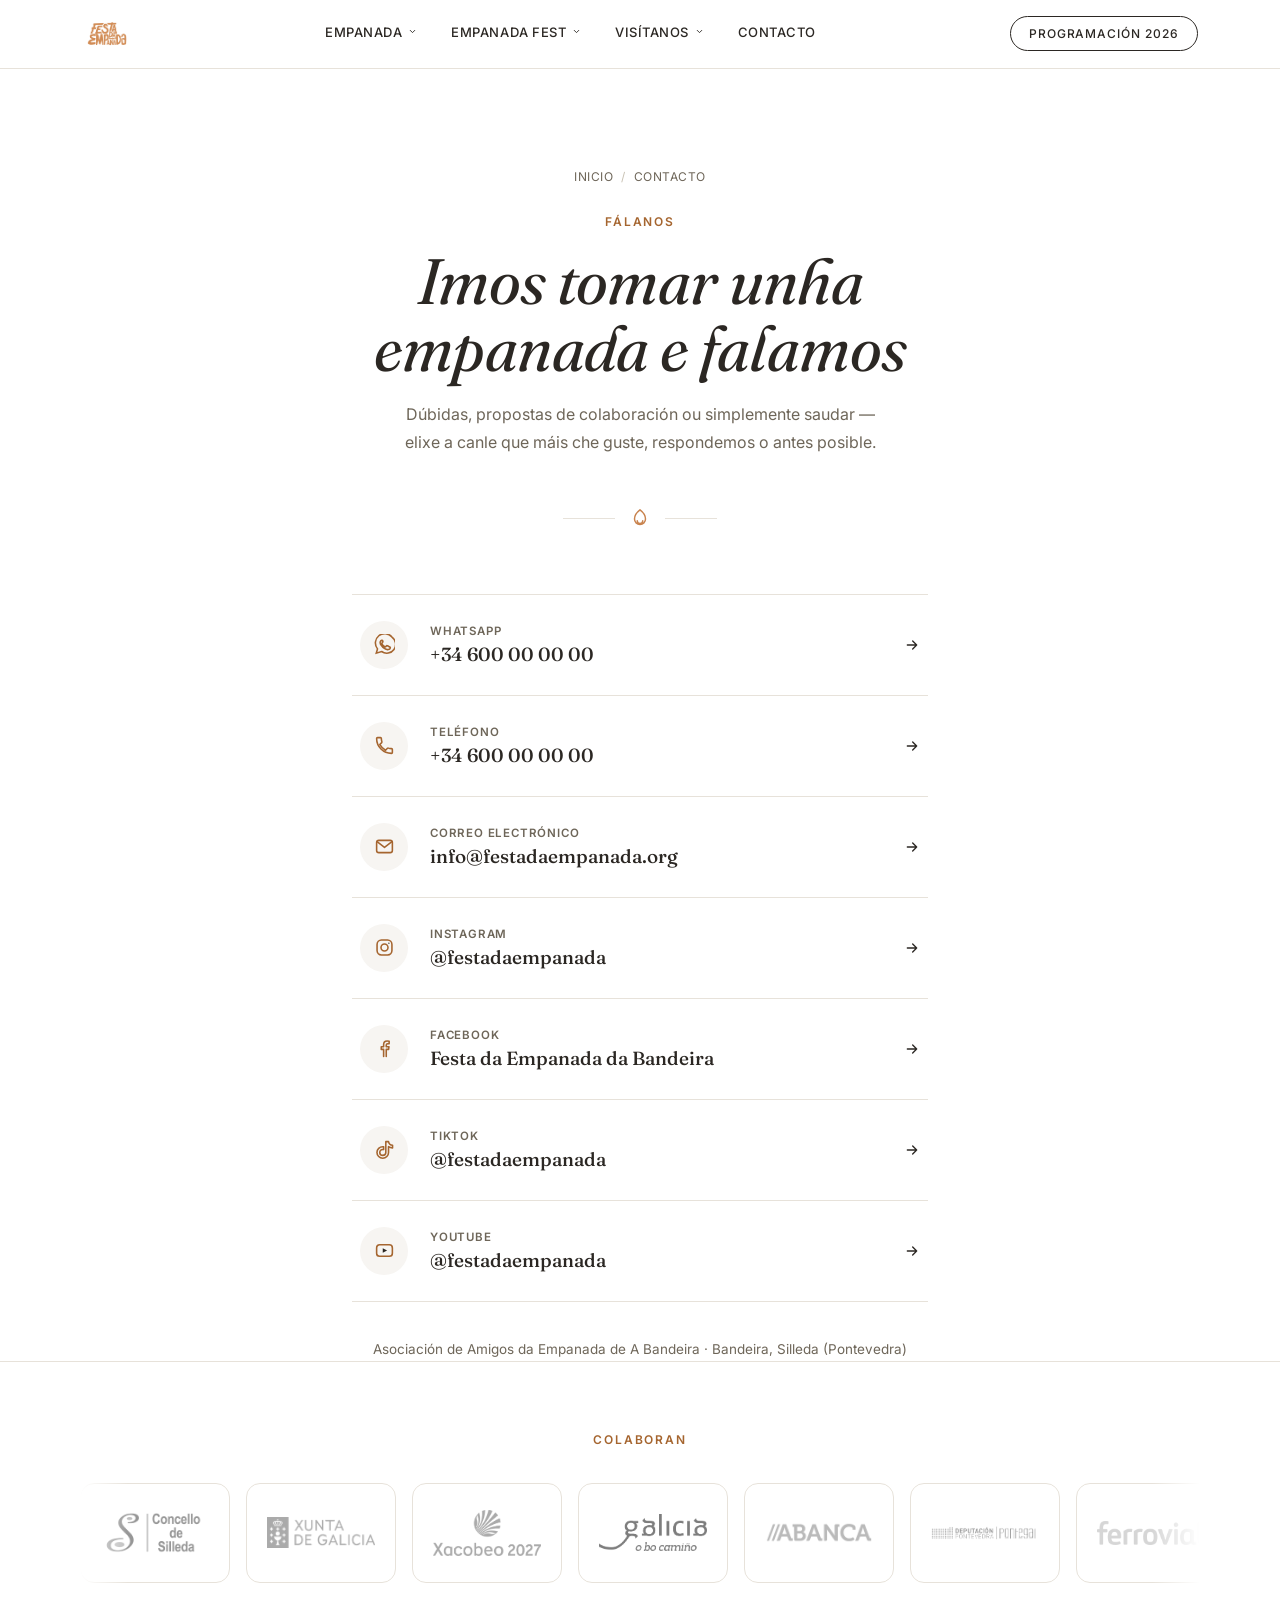
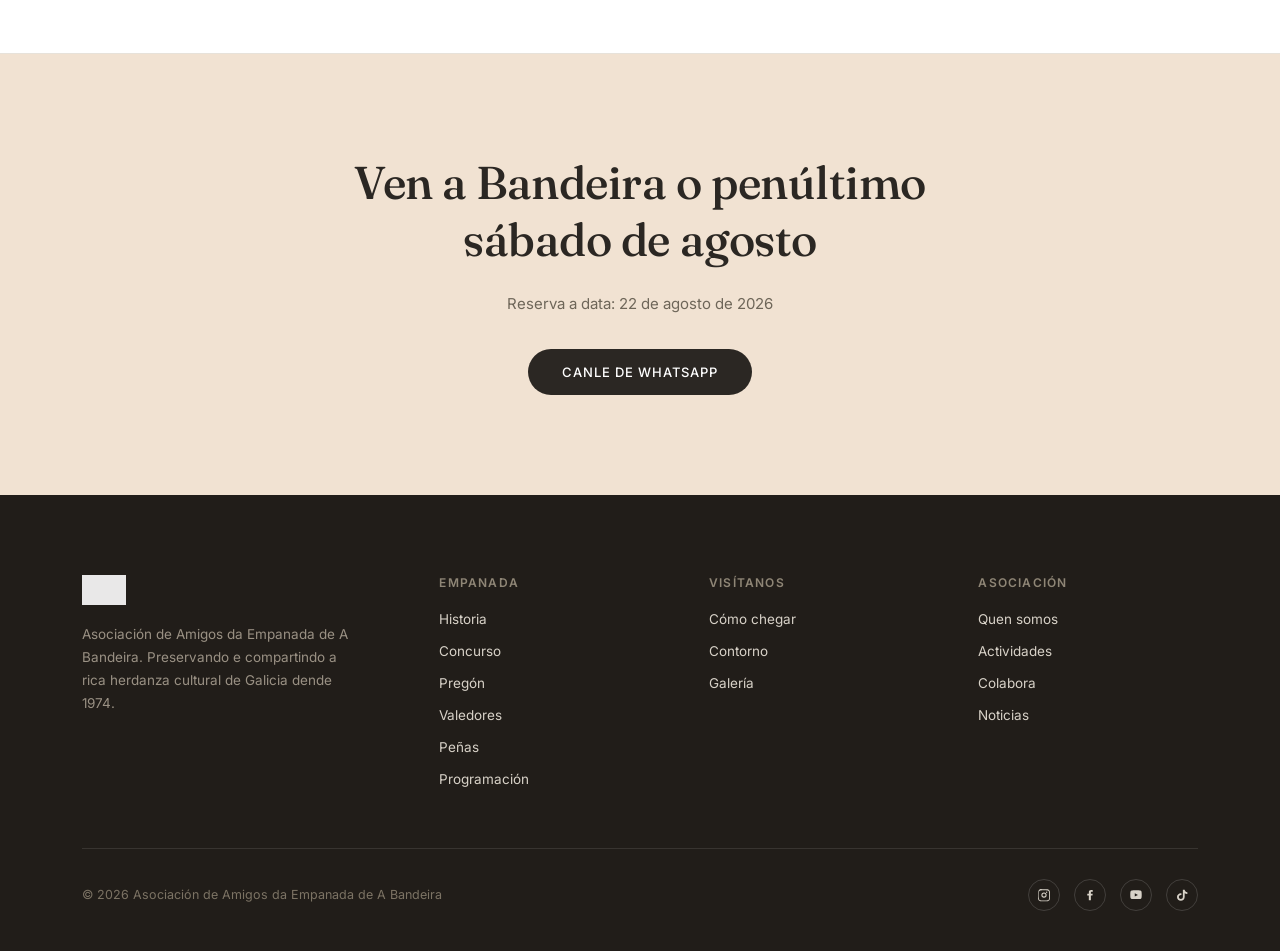
==== contacto.html @ 275e4067 "Initial commit" ====
<!DOCTYPE html>
<html lang="gl">
<head>
<meta charset="UTF-8">
<meta name="viewport" content="width=device-width, initial-scale=1.0">
<title>Contacto · Festa da Empanada</title>
<meta name="description" content="Fálanos por WhatsApp, teléfono, correo electrónico ou redes sociais. A Asociación de Amigos da Empanada de A Bandeira responderá o antes posible.">
<link rel="preconnect" href="https://fonts.googleapis.com">
<link rel="preconnect" href="https://fonts.gstatic.com" crossorigin>
<link href="https://fonts.googleapis.com/css2?family=Fraunces:ital,opsz,wght@0,9..144,300;0,9..144,400;0,9..144,500;0,9..144,600;1,9..144,400&family=Inter:wght@300;400;500;600&display=swap" rel="stylesheet">
<link rel="stylesheet" href="css/styles.css">
</head>
<body>
<header id="site-header">
  <div class="nav-inner">
    <a class="brand" href="index.html">
      <img src="img/logo.png" alt="Festa da Empanada">
    </a>
    <nav>
      <ul>
        <li class="has-dropdown">
          <button class="dropdown-toggle" aria-expanded="false" aria-haspopup="true">
            Empanada
            <svg viewBox="0 0 24 24"><path d="M6 9l6 6 6-6" stroke="currentColor" stroke-width="2.4" fill="none" stroke-linecap="round" stroke-linejoin="round"/></svg>
          </button>
          <div class="dropdown-menu">
            <a href="empanada/historia.html">Historia</a>
            <a href="empanada/concurso.html">Concurso</a>
            <a href="empanada/pregon.html">Pregón</a>
            <a href="empanada/valedores.html">Valedores</a>
            <a href="empanada/penas.html">Peñas</a>
            <a href="empanada/programacion.html">Programación</a>
          </div>
        </li>
        <li class="has-dropdown">
          <button class="dropdown-toggle" aria-expanded="false" aria-haspopup="true">
            Empanada Fest
            <svg viewBox="0 0 24 24"><path d="M6 9l6 6 6-6" stroke="currentColor" stroke-width="2.4" fill="none" stroke-linecap="round" stroke-linejoin="round"/></svg>
          </button>
          <div class="dropdown-menu">
            <a href="festivais/esmorgafolk.html">Esmorga Folk</a>
            <a href="festivais/bandeirock.html">Bandeirock</a>
          </div>
        </li>
        <li class="has-dropdown">
          <button class="dropdown-toggle" aria-expanded="false" aria-haspopup="true">
            Visítanos
            <svg viewBox="0 0 24 24"><path d="M6 9l6 6 6-6" stroke="currentColor" stroke-width="2.4" fill="none" stroke-linecap="round" stroke-linejoin="round"/></svg>
          </button>
          <div class="dropdown-menu">
            <a href="visitanos/atopanos.html">Cómo chegar</a>
            <a href="visitanos/entorno.html">Contorno</a>
          </div>
        </li>
        <li><a href="contacto.html">Contacto</a></li>
      </ul>
    </nav>
    <a class="nav-cta" href="empanada/programacion.html">Programación 2026</a>
    <button class="nav-toggle" id="navToggle" aria-label="Abrir menú" aria-expanded="false">
      <span></span><span></span><span></span>
    </button>
  </div>
  <div class="mobile-menu" id="mobileMenu">
    <ul>
      <li>
        <button class="mobile-dropdown-toggle" aria-expanded="false">
          Empanada
          <svg viewBox="0 0 24 24"><path d="M6 9l6 6 6-6" stroke="currentColor" stroke-width="2.4" fill="none" stroke-linecap="round" stroke-linejoin="round"/></svg>
        </button>
        <ul class="mobile-submenu">
          <li><a href="empanada/historia.html">Historia</a></li>
          <li><a href="empanada/concurso.html">Concurso</a></li>
          <li><a href="empanada/pregon.html">Pregón</a></li>
          <li><a href="empanada/valedores.html">Valedores</a></li>
          <li><a href="empanada/penas.html">Peñas</a></li>
          <li><a href="empanada/programacion.html">Programación</a></li>
        </ul>
      </li>
      <li>
        <button class="mobile-dropdown-toggle" aria-expanded="false">
          Empanada Fest
          <svg viewBox="0 0 24 24"><path d="M6 9l6 6 6-6" stroke="currentColor" stroke-width="2.4" fill="none" stroke-linecap="round" stroke-linejoin="round"/></svg>
        </button>
        <ul class="mobile-submenu">
          <li><a href="festivais/esmorgafolk.html">Esmorga Folk</a></li>
          <li><a href="festivais/bandeirock.html">Bandeirock</a></li>
        </ul>
      </li>
      <li>
        <button class="mobile-dropdown-toggle" aria-expanded="false">
          Visítanos
          <svg viewBox="0 0 24 24"><path d="M6 9l6 6 6-6" stroke="currentColor" stroke-width="2.4" fill="none" stroke-linecap="round" stroke-linejoin="round"/></svg>
        </button>
        <ul class="mobile-submenu">
          <li><a href="visitanos/atopanos.html">Cómo chegar</a></li>
          <li><a href="visitanos/entorno.html">Contorno</a></li>
        </ul>
      </li>
      <li><a href="contacto.html">Contacto</a></li>
    </ul>
  </div>
</header>

<section class="contact-hero">
  <div class="breadcrumb"><a href="index.html">Inicio</a><span>/</span>Contacto</div>
  <span class="eyebrow">Fálanos</span>
  <h1>Imos tomar unha empanada e falamos</h1>
  <p>Dúbidas, propostas de colaboración ou simplemente saudar — elixe a canle que máis che guste, respondemos o antes posible.</p>

  <div class="contact-divider">
    <span></span>
    <svg viewBox="0 0 24 24" stroke-linecap="round" stroke-linejoin="round"><path d="M12 2c-4 3-6 6.5-6 10a6 6 0 0012 0c0-3.5-2-7-6-10z"/><path d="M9 14c0 1.7 1.3 3 3 3s3-1.3 3-3"/></svg>
    <span></span>
  </div>
</section>

<section class="contact-stack">

  <a class="contact-row" href="https://wa.me/34600000000" target="_blank" rel="noopener">
    <div class="c-icon"><svg viewBox="0 0 24 24" stroke-width="1.8"><path d="M17 14.3c-.3-.2-1.8-.9-2-1-.3-.1-.5-.1-.7.1-.2.3-.8 1-.9 1.2-.2.2-.3.2-.6.1-.3-.2-1.2-.5-2.3-1.5-.9-.8-1.4-1.7-1.6-2-.2-.3 0-.5.1-.6.1-.1.3-.3.4-.5.1-.1.2-.3.3-.5.1-.2 0-.4 0-.5C10.6 9.4 10 8 9.8 7.5c-.2-.5-.4-.4-.6-.4h-.5c-.2 0-.5.1-.7.3-.3.3-1 1-1 2.4s1 2.8 1.2 3c.1.2 2 3.1 4.9 4.3.7.3 1.2.5 1.6.6.7.2 1.3.2 1.8.1.5-.1 1.7-.7 1.9-1.3.2-.6.2-1.2.2-1.3-.1-.1-.3-.2-.6-.4z"/><path d="M20.5 3.5A10 10 0 004 17l-1.4 4.9L8.7 20A10 10 0 1020.5 3.5z"/></svg></div>
    <div class="c-text">
      <div class="c-label">WhatsApp</div>
      <div class="c-value">+34 600 00 00 00</div>
    </div>
    <svg class="c-arrow" viewBox="0 0 24 24"><path d="M5 12h14M13 6l6 6-6 6" stroke="currentColor" stroke-width="2" fill="none" stroke-linecap="round" stroke-linejoin="round"/></svg>
  </a>

  <a class="contact-row" href="tel:+34600000000">
    <div class="c-icon"><svg viewBox="0 0 24 24" stroke-width="1.8" stroke-linecap="round" stroke-linejoin="round"><path d="M6.6 10.8a15.9 15.9 0 006.6 6.6l2.2-2.2c.3-.3.7-.4 1-.2 1.1.4 2.3.6 3.6.6.6 0 1 .4 1 1V20c0 .6-.4 1-1 1C10.6 21 3 13.4 3 4c0-.6.4-1 1-1h3.4c.6 0 1 .4 1 1 0 1.3.2 2.5.6 3.6.1.4 0 .8-.2 1.1l-2.2 2.1z"/></svg></div>
    <div class="c-text">
      <div class="c-label">Teléfono</div>
      <div class="c-value">+34 600 00 00 00</div>
    </div>
    <svg class="c-arrow" viewBox="0 0 24 24"><path d="M5 12h14M13 6l6 6-6 6" stroke="currentColor" stroke-width="2" fill="none" stroke-linecap="round" stroke-linejoin="round"/></svg>
  </a>

  <a class="contact-row" href="mailto:info@festadaempanada.org">
    <div class="c-icon"><svg viewBox="0 0 24 24" stroke-width="1.8" stroke-linecap="round" stroke-linejoin="round"><rect x="3" y="5" width="18" height="14" rx="2.5"/><path d="M3.5 6.5l8.5 6.5 8.5-6.5"/></svg></div>
    <div class="c-text">
      <div class="c-label">Correo electrónico</div>
      <div class="c-value">info@festadaempanada.org</div>
    </div>
    <svg class="c-arrow" viewBox="0 0 24 24"><path d="M5 12h14M13 6l6 6-6 6" stroke="currentColor" stroke-width="2" fill="none" stroke-linecap="round" stroke-linejoin="round"/></svg>
  </a>

  <a class="contact-row" href="https://www.instagram.com/festadaempanada/" target="_blank" rel="noopener">
    <div class="c-icon"><svg viewBox="0 0 24 24" stroke-width="1.8"><rect x="3.5" y="3.5" width="17" height="17" rx="5"/><circle cx="12" cy="12" r="4"/><circle cx="17" cy="7" r="0.8" fill="currentColor" stroke="none"/></svg></div>
    <div class="c-text">
      <div class="c-label">Instagram</div>
      <div class="c-value">@festadaempanada</div>
    </div>
    <svg class="c-arrow" viewBox="0 0 24 24"><path d="M5 12h14M13 6l6 6-6 6" stroke="currentColor" stroke-width="2" fill="none" stroke-linecap="round" stroke-linejoin="round"/></svg>
  </a>

  <a class="contact-row" href="https://www.facebook.com/festadaempanadadabandeira" target="_blank" rel="noopener">
    <div class="c-icon"><svg viewBox="0 0 24 24" stroke-width="1.8" stroke-linecap="round" stroke-linejoin="round"><path d="M14 21v-8h2.7l.4-3.1H14V8c0-.9.3-1.5 1.6-1.5h1.7V3.7C16.9 3.6 16 3.5 15 3.5c-2.4 0-4 1.4-4 4.1v2.3H8.3V13H11v8"/></svg></div>
    <div class="c-text">
      <div class="c-label">Facebook</div>
      <div class="c-value">Festa da Empanada da Bandeira</div>
    </div>
    <svg class="c-arrow" viewBox="0 0 24 24"><path d="M5 12h14M13 6l6 6-6 6" stroke="currentColor" stroke-width="2" fill="none" stroke-linecap="round" stroke-linejoin="round"/></svg>
  </a>

  <a class="contact-row" href="https://www.tiktok.com/@festadaempanada" target="_blank" rel="noopener">
    <div class="c-icon"><svg viewBox="0 0 24 24" stroke-width="1.8" stroke-linecap="round" stroke-linejoin="round"><path d="M16.6 3c.4 2.3 2 4 4.6 4.2v3c-1.6.1-3-.4-4.6-1.4v6.6c0 3.6-2.9 6.6-6.6 6.6S3.4 19 3.4 15.4 6.4 8.8 10 8.8c.4 0 .7 0 1 .1v3.2c-.3-.1-.7-.2-1-.2-1.9 0-3.4 1.5-3.4 3.4S8.1 18.7 10 18.7s3.5-1.4 3.5-3.3V3h3.1z"/></svg></div>
    <div class="c-text">
      <div class="c-label">TikTok</div>
      <div class="c-value">@festadaempanada</div>
    </div>
    <svg class="c-arrow" viewBox="0 0 24 24"><path d="M5 12h14M13 6l6 6-6 6" stroke="currentColor" stroke-width="2" fill="none" stroke-linecap="round" stroke-linejoin="round"/></svg>
  </a>

  <a class="contact-row" href="https://www.youtube.com/@festadaempanada" target="_blank" rel="noopener">
    <div class="c-icon"><svg viewBox="0 0 24 24" stroke-width="1.8"><rect x="3" y="5.5" width="18" height="13" rx="3.5"/><path d="M10 9.5l5 2.5-5 2.5v-5z" fill="currentColor" stroke="none"/></svg></div>
    <div class="c-text">
      <div class="c-label">YouTube</div>
      <div class="c-value">@festadaempanada</div>
    </div>
    <svg class="c-arrow" viewBox="0 0 24 24"><path d="M5 12h14M13 6l6 6-6 6" stroke="currentColor" stroke-width="2" fill="none" stroke-linecap="round" stroke-linejoin="round"/></svg>
  </a>

</section>

<p class="contact-note">Asociación de Amigos da Empanada de A Bandeira · Bandeira, Silleda (Pontevedra)</p>

<section class="sponsors">
  <span class="eyebrow" style="text-align:center; display:block;">Colaboran</span>
  <div class="sponsor-marquee">
    <div class="sponsor-track">

    <div class="sponsor-logo">
      <img src="img/colaboradores/concello-silleda.png" alt="Concello de Silleda" loading="lazy" decoding="async" onerror="this.style.display='none';this.nextElementSibling.style.display='flex';">
      <span class="sponsor-fallback">Concello de Silleda</span>
    </div>
    <div class="sponsor-logo">
      <img src="img/colaboradores/xunta-galicia.png" alt="Xunta de Galicia" loading="lazy" decoding="async" onerror="this.style.display='none';this.nextElementSibling.style.display='flex';">
      <span class="sponsor-fallback">Xunta de Galicia</span>
    </div>
    <div class="sponsor-logo">
      <img src="img/colaboradores/xacobeo-2027.png" alt="Xacobeo 2027" loading="lazy" decoding="async" onerror="this.style.display='none';this.nextElementSibling.style.display='flex';">
      <span class="sponsor-fallback">Xacobeo 2027</span>
    </div>
    <div class="sponsor-logo">
      <img src="img/colaboradores/turismo-galicia.png" alt="Turismo de Galicia" loading="lazy" decoding="async" onerror="this.style.display='none';this.nextElementSibling.style.display='flex';">
      <span class="sponsor-fallback">Turismo de Galicia</span>
    </div>
    <div class="sponsor-logo">
      <img src="img/colaboradores/abanca.png" alt="ABANCA" loading="lazy" decoding="async" onerror="this.style.display='none';this.nextElementSibling.style.display='flex';">
      <span class="sponsor-fallback">ABANCA</span>
    </div>
    <div class="sponsor-logo">
      <img src="img/colaboradores/deputacion-pontevedra.png" alt="Deputación de Pontevedra" loading="lazy" decoding="async" onerror="this.style.display='none';this.nextElementSibling.style.display='flex';">
      <span class="sponsor-fallback">Deputación de Pontevedra</span>
    </div>
    <div class="sponsor-logo">
      <img src="img/colaboradores/ferrovial.png" alt="Ferrovial" loading="lazy" decoding="async" onerror="this.style.display='none';this.nextElementSibling.style.display='flex';">
      <span class="sponsor-fallback">Ferrovial</span>
    </div>
    <div class="sponsor-logo">
      <img src="img/colaboradores/silledasostible.png" alt="Silledasostible" loading="lazy" decoding="async" onerror="this.style.display='none';this.nextElementSibling.style.display='flex';">
      <span class="sponsor-fallback">Silledasostible</span>
    </div>
    <div class="sponsor-logo">
      <img src="img/colaboradores/nudesa.png" alt="Nudesa" loading="lazy" decoding="async" onerror="this.style.display='none';this.nextElementSibling.style.display='flex';">
      <span class="sponsor-fallback">Nudesa</span>
    </div>
    <div class="sponsor-logo">
      <img src="img/colaboradores/culinaria.png" alt="Culinaria" loading="lazy" decoding="async" onerror="this.style.display='none';this.nextElementSibling.style.display='flex';">
      <span class="sponsor-fallback">Culinaria</span>
    </div>
    <div class="sponsor-logo">
      <img src="img/colaboradores/o-muino-de-cerdedo.png" alt="O Muíño de Cerdedo" loading="lazy" decoding="async" onerror="this.style.display='none';this.nextElementSibling.style.display='flex';">
      <span class="sponsor-fallback">O Muíño de Cerdedo</span>
    </div>
    <div class="sponsor-logo">
      <img src="img/colaboradores/vegalsa.png" alt="Vegalsa" loading="lazy" decoding="async" onerror="this.style.display='none';this.nextElementSibling.style.display='flex';">
      <span class="sponsor-fallback">Vegalsa</span>
    </div>
    <div class="sponsor-logo">
      <img src="img/colaboradores/inturasa-perez-rumbao.png" alt="Inturasa Pérez Rumbao" loading="lazy" decoding="async" onerror="this.style.display='none';this.nextElementSibling.style.display='flex';">
      <span class="sponsor-fallback">Inturasa Pérez Rumbao</span>
    </div>
    <div class="sponsor-logo">
      <img src="img/colaboradores/gadisa.png" alt="Gadisa" loading="lazy" decoding="async" onerror="this.style.display='none';this.nextElementSibling.style.display='flex';">
      <span class="sponsor-fallback">Gadisa</span>
    </div>
    <div class="sponsor-logo">
      <img src="img/colaboradores/froiz.png" alt="Froiz" loading="lazy" decoding="async" onerror="this.style.display='none';this.nextElementSibling.style.display='flex';">
      <span class="sponsor-fallback">Froiz</span>
    </div>
    <div class="sponsor-logo">
      <img src="img/colaboradores/bandeira.png" alt="Bandeira" loading="lazy" decoding="async" onerror="this.style.display='none';this.nextElementSibling.style.display='flex';">
      <span class="sponsor-fallback">Bandeira</span>
    </div>
    <div class="sponsor-logo">
      <img src="img/colaboradores/schweppes.png" alt="Schweppes" loading="lazy" decoding="async" onerror="this.style.display='none';this.nextElementSibling.style.display='flex';">
      <span class="sponsor-fallback">Schweppes</span>
    </div>
    <div class="sponsor-logo" aria-hidden="true">
      <img src="img/colaboradores/concello-silleda.png" alt="Concello de Silleda" loading="lazy" decoding="async" onerror="this.style.display='none';this.nextElementSibling.style.display='flex';">
      <span class="sponsor-fallback">Concello de Silleda</span>
    </div>
    <div class="sponsor-logo" aria-hidden="true">
      <img src="img/colaboradores/xunta-galicia.png" alt="Xunta de Galicia" loading="lazy" decoding="async" onerror="this.style.display='none';this.nextElementSibling.style.display='flex';">
      <span class="sponsor-fallback">Xunta de Galicia</span>
    </div>
    <div class="sponsor-logo" aria-hidden="true">
      <img src="img/colaboradores/xacobeo-2027.png" alt="Xacobeo 2027" loading="lazy" decoding="async" onerror="this.style.display='none';this.nextElementSibling.style.display='flex';">
      <span class="sponsor-fallback">Xacobeo 2027</span>
    </div>
    <div class="sponsor-logo" aria-hidden="true">
      <img src="img/colaboradores/turismo-galicia.png" alt="Turismo de Galicia" loading="lazy" decoding="async" onerror="this.style.display='none';this.nextElementSibling.style.display='flex';">
      <span class="sponsor-fallback">Turismo de Galicia</span>
    </div>
    <div class="sponsor-logo" aria-hidden="true">
      <img src="img/colaboradores/abanca.png" alt="ABANCA" loading="lazy" decoding="async" onerror="this.style.display='none';this.nextElementSibling.style.display='flex';">
      <span class="sponsor-fallback">ABANCA</span>
    </div>
    <div class="sponsor-logo" aria-hidden="true">
      <img src="img/colaboradores/deputacion-pontevedra.png" alt="Deputación de Pontevedra" loading="lazy" decoding="async" onerror="this.style.display='none';this.nextElementSibling.style.display='flex';">
      <span class="sponsor-fallback">Deputación de Pontevedra</span>
    </div>
    <div class="sponsor-logo" aria-hidden="true">
      <img src="img/colaboradores/ferrovial.png" alt="Ferrovial" loading="lazy" decoding="async" onerror="this.style.display='none';this.nextElementSibling.style.display='flex';">
      <span class="sponsor-fallback">Ferrovial</span>
    </div>
    <div class="sponsor-logo" aria-hidden="true">
      <img src="img/colaboradores/silledasostible.png" alt="Silledasostible" loading="lazy" decoding="async" onerror="this.style.display='none';this.nextElementSibling.style.display='flex';">
      <span class="sponsor-fallback">Silledasostible</span>
    </div>
    <div class="sponsor-logo" aria-hidden="true">
      <img src="img/colaboradores/nudesa.png" alt="Nudesa" loading="lazy" decoding="async" onerror="this.style.display='none';this.nextElementSibling.style.display='flex';">
      <span class="sponsor-fallback">Nudesa</span>
    </div>
    <div class="sponsor-logo" aria-hidden="true">
      <img src="img/colaboradores/culinaria.png" alt="Culinaria" loading="lazy" decoding="async" onerror="this.style.display='none';this.nextElementSibling.style.display='flex';">
      <span class="sponsor-fallback">Culinaria</span>
    </div>
    <div class="sponsor-logo" aria-hidden="true">
      <img src="img/colaboradores/o-muino-de-cerdedo.png" alt="O Muíño de Cerdedo" loading="lazy" decoding="async" onerror="this.style.display='none';this.nextElementSibling.style.display='flex';">
      <span class="sponsor-fallback">O Muíño de Cerdedo</span>
    </div>
    <div class="sponsor-logo" aria-hidden="true">
      <img src="img/colaboradores/vegalsa.png" alt="Vegalsa" loading="lazy" decoding="async" onerror="this.style.display='none';this.nextElementSibling.style.display='flex';">
      <span class="sponsor-fallback">Vegalsa</span>
    </div>
    <div class="sponsor-logo" aria-hidden="true">
      <img src="img/colaboradores/inturasa-perez-rumbao.png" alt="Inturasa Pérez Rumbao" loading="lazy" decoding="async" onerror="this.style.display='none';this.nextElementSibling.style.display='flex';">
      <span class="sponsor-fallback">Inturasa Pérez Rumbao</span>
    </div>
    <div class="sponsor-logo" aria-hidden="true">
      <img src="img/colaboradores/gadisa.png" alt="Gadisa" loading="lazy" decoding="async" onerror="this.style.display='none';this.nextElementSibling.style.display='flex';">
      <span class="sponsor-fallback">Gadisa</span>
    </div>
    <div class="sponsor-logo" aria-hidden="true">
      <img src="img/colaboradores/froiz.png" alt="Froiz" loading="lazy" decoding="async" onerror="this.style.display='none';this.nextElementSibling.style.display='flex';">
      <span class="sponsor-fallback">Froiz</span>
    </div>
    <div class="sponsor-logo" aria-hidden="true">
      <img src="img/colaboradores/bandeira.png" alt="Bandeira" loading="lazy" decoding="async" onerror="this.style.display='none';this.nextElementSibling.style.display='flex';">
      <span class="sponsor-fallback">Bandeira</span>
    </div>
    <div class="sponsor-logo" aria-hidden="true">
      <img src="img/colaboradores/schweppes.png" alt="Schweppes" loading="lazy" decoding="async" onerror="this.style.display='none';this.nextElementSibling.style.display='flex';">
      <span class="sponsor-fallback">Schweppes</span>
    </div>    </div>
  </div>
</section>
<section class="cta-strip">
  <h2>Ven a Bandeira o penúltimo sábado de agosto</h2>
  <p>Reserva a data: 22 de agosto de 2026</p>
  <a class="btn-solid" href="https://whatsapp.com/channel/0029VaJA0oeHFxOtU5jBBb0Y" target="_blank" rel="noopener">Canle de WhatsApp</a>
</section>
<footer id="rodape">
  <div class="wrap">
    <div class="footer-top">
      <div class="footer-brand">
        <img src="img/logo.png" alt="Festa da Empanada">
        <p>Asociación de Amigos da Empanada de A Bandeira. Preservando e compartindo a rica herdanza cultural de Galicia dende 1974.</p>
      </div>
      <div class="footer-col">
        <h4>Empanada</h4>
        <ul>
          <li><a href="empanada/historia.html">Historia</a></li>
          <li><a href="empanada/concurso.html">Concurso</a></li>
          <li><a href="empanada/pregon.html">Pregón</a></li>
          <li><a href="empanada/valedores.html">Valedores</a></li>
          <li><a href="empanada/penas.html">Peñas</a></li>
          <li><a href="empanada/programacion.html">Programación</a></li>
        </ul>
      </div>
      <div class="footer-col">
        <h4>Visítanos</h4>
        <ul>
          <li><a href="visitanos/atopanos.html">Cómo chegar</a></li>
          <li><a href="visitanos/entorno.html">Contorno</a></li>
          <li><a href="index.html#galeria">Galería</a></li>
        </ul>
      </div>
      <div class="footer-col">
        <h4>Asociación</h4>
        <ul>
          <li><a href="#">Quen somos</a></li>
          <li><a href="#">Actividades</a></li>
          <li><a href="#">Colabora</a></li>
          <li><a href="#">Noticias</a></li>
        </ul>
      </div>
    </div>
    <div class="footer-bottom">
      <span>© 2026 Asociación de Amigos da Empanada de A Bandeira</span>
      <div class="socials">
        <a href="https://www.instagram.com/festadaempanada/" target="_blank" rel="noopener" aria-label="Instagram"><svg viewBox="0 0 24 24"><path d="M12 2.2c3.2 0 3.6 0 4.9.1 1.2.1 2 .2 2.4.4.6.2 1 .5 1.5 1 .4.4.7.8 1 1.5.2.5.3 1.3.4 2.4.1 1.3.1 1.7.1 4.9s0 3.6-.1 4.9c-.1 1.2-.2 2-.4 2.4-.2.6-.5 1-1 1.5-.4.4-.8.7-1.5 1-.5.2-1.3.3-2.4.4-1.3.1-1.7.1-4.9.1s-3.6 0-4.9-.1c-1.2-.1-2-.2-2.4-.4-.6-.2-1-.5-1.5-1-.4-.4-.7-.8-1-1.5-.2-.5-.3-1.3-.4-2.4C2.2 15.6 2.2 15.2 2.2 12s0-3.6.1-4.9c.1-1.2.2-2 .4-2.4.2-.6.5-1 1-1.5.4-.4.8-.7 1.5-1 .5-.2 1.3-.3 2.4-.4C8.4 2.2 8.8 2.2 12 2.2zm0 1.8c-3.1 0-3.5 0-4.7.1-1 .1-1.6.2-1.9.3-.5.2-.8.4-1.1.7-.3.3-.5.6-.7 1.1-.1.3-.3.9-.3 1.9-.1 1.2-.1 1.6-.1 4.7s0 3.5.1 4.7c.1 1 .2 1.6.3 1.9.2.5.4.8.7 1.1.3.3.6.5 1.1.7.3.1.9.3 1.9.3 1.2.1 1.6.1 4.7.1s3.5 0 4.7-.1c1-.1 1.6-.2 1.9-.3.5-.2.8-.4 1.1-.7.3-.3.5-.6.7-1.1.1-.3.3-.9.3-1.9.1-1.2.1-1.6.1-4.7s0-3.5-.1-4.7c-.1-1-.2-1.6-.3-1.9-.2-.5-.4-.8-.7-1.1-.3-.3-.6-.5-1.1-.7-.3-.1-.9-.3-1.9-.3-1.2-.1-1.6-.1-4.7-.1zm0 3.5a4.5 4.5 0 110 9 4.5 4.5 0 010-9zm0 1.8a2.7 2.7 0 100 5.4 2.7 2.7 0 000-5.4zm5.7-2a1.1 1.1 0 11-2.2 0 1.1 1.1 0 012.2 0z"/></svg></a>
        <a href="https://www.facebook.com/festadaempanadadabandeira" target="_blank" rel="noopener" aria-label="Facebook"><svg viewBox="0 0 24 24"><path d="M13.5 21v-8h2.7l.4-3.1h-3.1V8c0-.9.3-1.5 1.6-1.5h1.7V3.7C15.9 3.6 15 3.5 14 3.5c-2.4 0-4 1.4-4 4.1v2.3H7.3V13H10v8h3.5z"/></svg></a>
        <a href="https://www.youtube.com/@festadaempanada" target="_blank" rel="noopener" aria-label="YouTube"><svg viewBox="0 0 24 24"><path d="M21.6 7.2s-.2-1.5-.8-2.1c-.8-.8-1.7-.8-2.1-.9C15.9 4 12 4 12 4s-3.9 0-6.7.2c-.4 0-1.3.1-2.1.9-.6.6-.8 2.1-.8 2.1S2.2 9 2.2 10.7v1.6c0 1.7.2 3.5.2 3.5s.2 1.5.8 2.1c.8.8 1.9.8 2.3.9 1.7.2 6.5.2 6.5.2s3.9 0 6.7-.2c.4-.1 1.3-.1 2.1-.9.6-.6.8-2.1.8-2.1s.2-1.7.2-3.5v-1.6c0-1.7-.2-3.5-.2-3.5zM9.9 14.6V8.9l5.4 2.9-5.4 2.8z"/></svg></a>
        <a href="https://www.tiktok.com/@festadaempanada" target="_blank" rel="noopener" aria-label="TikTok"><svg viewBox="0 0 24 24"><path d="M16.6 3c.4 2.3 2 4 4.6 4.2v3c-1.6.1-3-.4-4.6-1.4v6.6c0 3.6-2.9 6.6-6.6 6.6S3.4 19 3.4 15.4 6.4 8.8 10 8.8c.4 0 .7 0 1 .1v3.2c-.3-.1-.7-.2-1-.2-1.9 0-3.4 1.5-3.4 3.4S8.1 18.7 10 18.7s3.5-1.4 3.5-3.3V3h3.1z"/></svg></a>
      </div>
    </div>
  </div>
</footer>
<script src="js/script.js"></script>
</body>
</html>
---- css/styles.css ----
:root{
    --bg: #FFFFFF;
    --bg-alt: #F7F5F2;
    --line: #E7E2DA;
    --ink: #2B2723;
    --ink-soft: #6E6659;
    --brown: #C9834E;
    --brown-dark: #A5652F;
    --brown-pale: #F1E2D2;
  }
  *{box-sizing:border-box; margin:0; padding:0;}
  html{scroll-behavior:smooth;}
  body{
    font-family:'Inter', sans-serif;
    color:var(--ink);
    background:var(--bg);
    font-weight:400;
    -webkit-font-smoothing:antialiased;
  }
  img{max-width:100%; display:block;}
  a{color:inherit; text-decoration:none;}
  .wrap{max-width:1180px; margin:0 auto; padding:0 32px;}
  h1,h2,h3{
    font-family:'Fraunces', serif;
    font-weight:500;
    letter-spacing:-0.01em;
    color:var(--ink);
  }
  .eyebrow{
    font-size:12px;
    letter-spacing:0.16em;
    text-transform:uppercase;
    color:var(--brown-dark);
    font-weight:600;
    margin-bottom:14px;
    display:inline-block;
  }

  /* ---------- HEADER ---------- */
  header{
    position:sticky; top:0; z-index:50;
    background:rgba(255,255,255,0.9);
    backdrop-filter:blur(10px);
    border-bottom:1px solid var(--line);
  }
  .nav-inner{
    display:flex; align-items:center; justify-content:space-between;
    padding:16px 32px;
    max-width:1180px; margin:0 auto;
  }
  .brand{display:flex; align-items:center; gap:10px;}
  .brand img{height:34px; width:auto;}
  nav ul{
    list-style:none;
    display:flex; gap:34px;
    font-size:13px;
    letter-spacing:0.04em;
    text-transform:uppercase;
    font-weight:500;
    color:var(--ink);
  }
  nav ul li a{
    position:relative;
    padding-bottom:4px;
    transition:color .2s ease;
  }
  nav ul li a:hover{color:var(--brown-dark);}
  nav ul li a::after{
    content:'';
    position:absolute; left:0; bottom:-2px;
    width:0; height:1px; background:var(--brown);
    transition:width .25s ease;
  }
  nav ul li a:hover::after{width:100%;}

  /* ---------- DROPDOWN: EMPANADA ---------- */
  .has-dropdown{position:relative;}
  .dropdown-toggle{
    background:none; border:none; cursor:pointer;
    font:inherit; color:inherit;
    font-size:13px; letter-spacing:0.04em; text-transform:uppercase; font-weight:500;
    display:flex; align-items:center; gap:6px;
    padding-bottom:4px;
    position:relative;
  }
  .dropdown-toggle::after{
    content:'';
    position:absolute; left:0; bottom:-2px;
    width:0; height:1px; background:var(--brown);
    transition:width .25s ease;
  }
  .dropdown-toggle:hover::after,
  .dropdown-toggle[aria-expanded="true"]::after{width:100%;}
  .dropdown-toggle:hover, .dropdown-toggle[aria-expanded="true"]{color:var(--brown-dark);}
  .dropdown-toggle svg{
    width:9px; height:9px;
    transition:transform .2s ease;
  }
  .dropdown-toggle[aria-expanded="true"] svg{transform:rotate(180deg);}

  .dropdown-menu{
    position:absolute;
    top:calc(100% + 20px);
    left:50%;
    transform:translateX(-50%) translateY(-8px);
    background:#fff;
    border:1px solid var(--line);
    border-radius:10px;
    box-shadow:0 20px 45px -20px rgba(30,25,18,0.25);
    padding:10px;
    min-width:210px;
    display:flex; flex-direction:column;
    opacity:0; visibility:hidden;
    transition:opacity .2s ease, transform .2s ease, visibility .2s;
    z-index:60;
  }
  .dropdown-menu.open{
    opacity:1; visibility:visible;
    transform:translateX(-50%) translateY(0);
  }
  .dropdown-menu a{
    padding:11px 14px;
    font-size:13px;
    text-transform:none;
    letter-spacing:0.01em;
    font-weight:500;
    border-radius:6px;
    color:var(--ink);
    transition:background .15s ease, color .15s ease;
  }
  .dropdown-menu a:hover{
    background:var(--brown-pale);
    color:var(--brown-dark);
  }

  /* Mobile accordion for Empanada */
  .mobile-dropdown-toggle{
    display:flex; align-items:center; justify-content:space-between;
    width:100%;
    background:none; border:none; font:inherit; cursor:pointer;
    padding:12px 0;
    font-size:15px;
    text-transform:uppercase; letter-spacing:0.04em; font-weight:500;
    border-bottom:1px solid var(--line);
    color:var(--ink);
  }
  .mobile-dropdown-toggle svg{width:11px; height:11px; transition:transform .2s ease;}
  .mobile-dropdown-toggle[aria-expanded="true"] svg{transform:rotate(180deg);}
  .mobile-submenu{
    max-height:0; overflow:hidden;
    transition:max-height .3s ease;
  }
  .mobile-submenu.open{max-height:400px;}
  .mobile-submenu a{
    display:block;
    padding:11px 0 11px 16px;
    font-size:13.5px;
    text-transform:none;
    letter-spacing:0.01em;
    color:var(--ink-soft);
    border-bottom:1px solid var(--line);
    font-weight:400;
  }
  .mobile-submenu li:last-child a{border-bottom:none;}
  .nav-cta{
    font-size:12px; letter-spacing:0.08em; text-transform:uppercase;
    border:1px solid var(--ink); padding:9px 18px; border-radius:999px;
    font-weight:500;
    white-space:nowrap;
    transition:all .2s ease;
  }
  .nav-cta:hover{background:var(--ink); color:#fff;}

  .nav-toggle{
    display:none;
    width:36px; height:36px;
    border:none; background:none;
    cursor:pointer;
    flex-direction:column;
    justify-content:center;
    align-items:center;
    gap:5px;
  }
  .nav-toggle span{
    display:block; width:22px; height:1.5px;
    background:var(--ink);
    transition:transform .25s ease, opacity .25s ease;
  }
  .nav-toggle.open span:nth-child(1){transform:translateY(6.5px) rotate(45deg);}
  .nav-toggle.open span:nth-child(2){opacity:0;}
  .nav-toggle.open span:nth-child(3){transform:translateY(-6.5px) rotate(-45deg);}

  .mobile-menu{
    max-height:0;
    overflow:hidden;
    background:var(--bg);
    border-bottom:1px solid transparent;
    transition:max-height .35s ease, border-color .35s ease;
  }
  .mobile-menu.open{
    max-height:520px;
    border-bottom:1px solid var(--line);
  }
  .mobile-menu ul{
    list-style:none;
    padding:8px 32px 28px;
    display:flex; flex-direction:column; gap:4px;
  }
  .mobile-menu a{
    display:block;
    padding:12px 0;
    font-size:15px;
    border-bottom:1px solid var(--line);
    text-transform:uppercase;
    letter-spacing:0.04em;
    font-weight:500;
  }
  .mobile-menu li:last-child a{border-bottom:none;}

  /* ---------- SCROLL REVEAL ---------- */
  [data-reveal]{
    opacity:0;
    transform:translateY(22px);
    transition:opacity .7s ease, transform .7s ease;
  }
  [data-reveal].is-visible{
    opacity:1;
    transform:translateY(0);
  }
  header.scrolled{
    box-shadow:0 1px 0 rgba(0,0,0,0.03), 0 8px 24px -18px rgba(0,0,0,0.25);
  }

  /* video: real iframe swapped in by JS */
  .video-frame iframe{
    position:absolute; inset:0; width:100%; height:100%; border:0;
  }

  /* =========================================================
     SUBPÁGINAS DE CONTIDO (historia, concurso, pregón...)
     ========================================================= */
  .page-hero{
    padding:56px 32px 64px;
    text-align:center;
    border-bottom:1px solid var(--line);
  }
  .page-hero.no-border{border-bottom:none;}

  .carousel-section{padding:0 32px 64px;}
  .carousel{
    position:relative;
    max-width:1180px; margin:0 auto;
    aspect-ratio:21/9;
    border-radius:14px;
    overflow:hidden;
    background:var(--bg-alt);
  }
  .carousel-slide{
    position:absolute; inset:0;
    opacity:0;
    transition:opacity 1s ease;
  }
  .carousel-slide.active{opacity:1;}
  .carousel-slide img{width:100%; height:100%; object-fit:cover; display:block;}
  .carousel-dots{
    position:absolute; bottom:18px; left:50%; transform:translateX(-50%);
    display:flex; gap:8px; z-index:2;
  }
  .carousel-dots button{
    width:8px; height:8px; border-radius:50%;
    background:rgba(255,255,255,0.55); border:none; padding:0; cursor:pointer;
    transition:all .25s ease;
  }
  .carousel-dots button.active{background:#fff; width:24px; border-radius:4px;}

  @media (max-width: 700px){
    .carousel{aspect-ratio:4/3; border-radius:10px;}
  }
  .breadcrumb{
    display:flex; align-items:center; justify-content:center; gap:8px;
    font-size:12px; letter-spacing:0.04em; text-transform:uppercase;
    color:var(--ink-soft); margin-bottom:22px;
  }
  .breadcrumb a{color:var(--ink-soft); transition:color .2s ease;}
  .breadcrumb a:hover{color:var(--brown-dark);}
  .breadcrumb span{color:#C9C2B4;}
  .page-hero h1{
    font-size:clamp(32px,5vw,54px);
    line-height:1.08;
    max-width:760px; margin:0 auto 18px;
  }
  .page-hero p{
    font-size:16.5px; color:var(--ink-soft);
    max-width:560px; margin:0 auto;
    line-height:1.6;
  }

  .prose-section{padding:90px 32px;}
  .prose-section.alt{background:var(--bg-alt);}
  .prose-wrap{max-width:800px; margin:0 auto;}
  .prose-block{
    display:grid;
    grid-template-columns:1fr;
    gap:36px;
    margin-bottom:70px;
  }
  .prose-block:last-child{margin-bottom:0;}
  .prose-block.with-image{
    grid-template-columns:0.85fr 1.15fr;
    align-items:center;
    gap:56px;
  }
  .prose-block.with-image.reverse .prose-figure{order:2;}
  .prose-block.with-image.reverse .prose-copy{order:1;}
  .prose-figure{
    border-radius:8px;
    overflow:hidden;
  }
  .prose-figure img{width:100%; height:100%; object-fit:cover; display:block;}
  .img-ph{
    aspect-ratio:4/3;
    background:repeating-linear-gradient(135deg, #EFE9E1, #EFE9E1 10px, #E9E2D8 10px, #E9E2D8 20px);
    display:flex; align-items:center; justify-content:center;
    border-radius:8px;
    width:100%;
    object-fit:cover;
  }
  .img-ph span{
    font-size:11px; letter-spacing:0.06em; text-transform:uppercase;
    color:#B5A991; background:rgba(255,255,255,0.8);
    padding:6px 12px; border-radius:999px; text-align:center; max-width:80%;
  }
  .prose-copy h3{font-size:22px; margin-bottom:14px; font-weight:500;}
  .prose-copy p{font-size:15.5px; line-height:1.8; color:var(--ink-soft); margin-bottom:14px;}
  .prose-copy p:last-child{margin-bottom:0;}
  .prose-copy strong{color:var(--ink); font-weight:600;}
  .prose-wrap > .prose-copy-solo{max-width:720px; margin:0 auto 70px;}
  .prose-copy-solo p{font-size:15.5px; line-height:1.85; color:var(--ink-soft); margin-bottom:18px;}
  .prose-copy-solo p:last-child{margin-bottom:0;}
  .prose-copy-solo strong{color:var(--ink); font-weight:600;}
  .prose-copy-solo h3{font-size:20px; font-weight:500; margin:36px 0 14px;}

  .pull-list{
    list-style:none;
    display:flex; flex-direction:column; gap:14px;
    margin-top:18px;
  }
  .pull-list li{
    display:flex; gap:14px;
    font-size:15px; color:var(--ink-soft); line-height:1.6;
  }
  .pull-list .num{
    flex:none;
    width:26px; height:26px; border-radius:50%;
    background:var(--brown-pale); color:var(--brown-dark);
    font-size:12px; font-weight:600;
    display:flex; align-items:center; justify-content:center;
    font-family:'Fraunces', serif;
  }

  /* categoría / precio cards */
  .info-card-grid{
    display:grid;
    grid-template-columns:repeat(3, 1fr);
    gap:1px;
    background:var(--line);
    border:1px solid var(--line);
    border-radius:8px;
    overflow:hidden;
    margin-top:8px;
  }
  .info-card{
    background:#fff;
    padding:30px 26px;
  }
  .info-card h4{
    font-family:'Fraunces', serif; font-size:17px; font-weight:500; margin-bottom:10px;
  }
  .info-card p{font-size:14px; color:var(--ink-soft); line-height:1.6;}
  .info-card .price{
    font-family:'Fraunces', serif; font-size:28px; color:var(--brown-dark); margin:6px 0;
  }

  /* timeline (pregoeiros / valedores) */
  .timeline{
    border-top:1px solid var(--line);
  }
  .timeline-row{
    display:flex; align-items:baseline; gap:24px;
    padding:18px 4px;
    border-bottom:1px solid var(--line);
    font-size:15px;
  }
  .timeline-row .year{
    font-family:'Fraunces', serif;
    font-size:18px; font-weight:500;
    color:var(--brown-dark);
    flex:none; width:64px;
  }
  .timeline-row .who{color:var(--ink); font-weight:500;}
  .timeline-row .role{color:var(--ink-soft); font-size:13.5px; margin-left:8px;}

  .ambassador-grid{
    display:grid;
    grid-template-columns:repeat(3,1fr);
    gap:24px;
    margin-top:36px;
  }
  .ambassador-card{text-align:center;}
  .ambassador-card .img-ph{aspect-ratio:1/1; border-radius:50%; margin:0 auto 14px; max-width:160px;}
  .ambassador-card p{font-size:13.5px; color:var(--ink-soft); font-weight:500;}

  /* programación: días */
  .day-tabs{
    display:flex; flex-wrap:wrap; gap:10px;
    justify-content:center;
    margin-bottom:56px;
  }
  .day-tabs button{
    font-family:'Inter', sans-serif;
    border:1px solid var(--line);
    background:#fff;
    padding:10px 20px;
    border-radius:999px;
    font-size:13px;
    cursor:pointer;
    transition:all .2s ease;
    color:var(--ink-soft);
  }
  .day-tabs button:hover{border-color:var(--brown);}
  .day-tabs button.active{
    background:var(--ink); color:#fff; border-color:var(--ink);
  }
  .day-panel{display:none;}
  .day-panel.active{display:block; animation:fadeIn .3s ease;}
  @keyframes fadeIn{from{opacity:0; transform:translateY(6px);} to{opacity:1; transform:translateY(0);}}
  .day-panel h3{
    text-align:center; font-size:22px; margin-bottom:8px;
  }
  .day-panel .day-date{
    text-align:center; color:var(--ink-soft); font-size:13px;
    text-transform:uppercase; letter-spacing:0.06em; margin-bottom:34px;
  }
  .event-list{list-style:none; max-width:640px; margin:0 auto; border-top:1px solid var(--line);}
  .event-list li{
    display:flex; justify-content:space-between; align-items:center; gap:16px;
    padding:18px 4px; border-bottom:1px solid var(--line);
    font-size:15px;
  }
  .event-list .time{
    font-family:'Fraunces', serif; color:var(--brown-dark);
    font-size:14px; flex:none; width:66px;
  }
  .event-list .what{flex:1; color:var(--ink);}

  /* programación: layout coa axenda e o cartel oficial */
  .programacion-layout{
    max-width:1180px; margin:0 auto;
    display:grid;
    grid-template-columns:1.15fr 0.85fr;
    gap:64px;
    align-items:start;
  }
  .programacion-schedule .day-tabs{justify-content:flex-start;}
  .programacion-schedule .event-list{margin:0; max-width:none;}
  .programacion-schedule .day-panel h3,
  .programacion-schedule .day-panel .day-date{text-align:left;}

  .programacion-poster{position:sticky; top:110px;}
  .poster-card{
    position:relative;
    background:var(--ink);
    border-radius:20px;
    padding:14px;
    box-shadow:0 30px 60px -20px rgba(43,39,35,0.35);
    transform:rotate(1.2deg);
    transition:transform .35s ease;
  }
  .poster-card:hover{transform:rotate(0deg) translateY(-4px);}
  .poster-card img{
    width:100%;
    border-radius:12px;
    display:block;
  }
  .poster-tag{
    position:absolute; top:-14px; left:24px;
    background:var(--brown); color:#fff;
    font-size:11.5px; font-weight:600;
    letter-spacing:0.06em; text-transform:uppercase;
    padding:8px 16px; border-radius:999px;
    box-shadow:0 8px 18px -6px rgba(201,131,78,0.6);
  }
  .poster-download{
    display:flex; align-items:center; justify-content:center; gap:8px;
    margin-top:14px; padding:13px 20px;
    border-radius:999px;
    background:#fff; color:var(--ink);
    font-size:13.5px; font-weight:600;
    text-decoration:none;
    transition:background .2s ease, color .2s ease;
  }
  .poster-download svg{width:16px; height:16px; flex:none;}
  .poster-download:hover{background:var(--brown); color:#fff;}

  @media (max-width:900px){
    .programacion-layout{grid-template-columns:1fr; gap:50px;}
    .programacion-poster{position:static; max-width:380px; margin:0 auto;}
  }

  .rules-list{
    list-style:none; display:flex; flex-direction:column; gap:16px; margin-top:8px;
  }
  .rules-list li{
    display:flex; gap:14px; font-size:15px; line-height:1.65; color:var(--ink-soft);
  }
  .rules-list li::before{
    content:'—'; color:var(--brown); flex:none;
  }

  .contact-box{
    display:inline-flex; align-items:center; gap:14px;
    background:var(--brown-pale);
    padding:18px 26px;
    border-radius:10px;
    margin-top:22px;
    font-size:14.5px;
  }
  .contact-box b{color:var(--brown-dark); font-family:'Fraunces', serif; font-size:16px;}

  /* ---------- VISÍTANOS: mapa real ---------- */
  .map-embed{
    max-width:1180px; margin:0 auto;
    aspect-ratio:16/8;
    border-radius:10px;
    overflow:hidden;
    border:1px solid var(--line);
    position:relative;
    background:var(--bg-alt);
  }
  .map-embed iframe{
    position:absolute; inset:0; width:100%; height:100%; border:0;
    filter:grayscale(28%) contrast(1.02);
  }

  /* ---------- VISÍTANOS: como chegar (tarxetas de transporte) ---------- */
  .transport-grid{
    display:grid;
    grid-template-columns:repeat(4, 1fr);
    gap:1px;
    background:var(--line);
    border:1px solid var(--line);
    border-radius:10px;
    overflow:hidden;
    margin-top:8px;
  }
  .transport-card{
    background:#fff;
    padding:34px 28px;
    display:flex; flex-direction:column; gap:14px;
  }
  .transport-icon{
    width:40px; height:40px;
    border-radius:50%;
    background:var(--brown-pale);
    display:flex; align-items:center; justify-content:center;
    flex:none;
  }
  .transport-icon svg{width:19px; height:19px; stroke:var(--brown-dark); fill:none;}
  .transport-card h4{
    font-family:'Fraunces', serif; font-size:17px; font-weight:500;
  }
  .transport-card p{font-size:14px; color:var(--ink-soft); line-height:1.6; flex:1;}
  .transport-card .t-links{display:flex; flex-direction:column; gap:8px; margin-top:2px;}
  .transport-card a.t-link{
    font-size:12.5px; font-weight:600; letter-spacing:0.02em;
    color:var(--brown-dark);
    display:inline-flex; align-items:center; gap:6px;
  }
  .transport-card a.t-link svg{width:11px; height:11px; transition:transform .2s ease;}
  .transport-card a.t-link:hover svg{transform:translateX(3px);}

  .location-strip{
    display:flex; align-items:center; justify-content:center; gap:28px;
    flex-wrap:wrap;
    margin-top:34px;
    padding-top:34px;
    border-top:1px solid var(--line);
  }
  .location-strip .loc-item{
    display:flex; align-items:baseline; gap:8px;
    font-size:14px; color:var(--ink-soft);
  }
  .location-strip .loc-item b{
    font-family:'Fraunces', serif; color:var(--ink); font-size:15px; font-weight:500;
  }

  /* ---------- VISÍTANOS: contorno (grella de lugares) ---------- */
  .poi-intro{
    max-width:720px; margin:0 auto 8px; text-align:center;
  }
  .poi-intro p{font-size:15.5px; line-height:1.8; color:var(--ink-soft); margin-bottom:18px;}
  .poi-intro p:last-child{margin-bottom:0;}
  .poi-link-box{
    display:inline-flex; align-items:center; gap:10px;
    margin-top:14px;
    padding:14px 24px;
    border:1px solid var(--line);
    border-radius:999px;
    font-size:13px; font-weight:600; letter-spacing:0.03em;
    color:var(--ink); background:#fff;
    transition:all .2s ease;
  }
  .poi-link-box:hover{border-color:var(--brown); color:var(--brown-dark);}
  .poi-link-box svg{width:13px; height:13px;}

  .poi-grid{
    display:grid;
    grid-template-columns:repeat(3, 1fr);
    gap:1px;
    background:var(--line);
    border:1px solid var(--line);
    margin-top:56px;
  }
  .poi-card{
    background:var(--bg);
    display:flex; flex-direction:column;
  }
  .poi-card .img-ph{border-radius:0; aspect-ratio:4/3;}
  .poi-card-body{padding:24px 22px 28px; display:flex; flex-direction:column; gap:8px; flex:1;}
  .poi-card-body h3{font-size:17px; font-weight:500;}
  .poi-card-body p{font-size:13.5px; color:var(--ink-soft); line-height:1.55; flex:1;}
  .poi-link{
    font-size:11.5px; text-transform:uppercase; letter-spacing:0.08em;
    color:var(--brown-dark); font-weight:600;
    display:inline-flex; align-items:center; gap:6px;
    margin-top:2px;
  }
  .poi-link svg{width:11px; height:11px; transition:transform .2s ease;}
  .poi-card:hover .poi-link svg{transform:translateX(3px);}

  /* =========================================================
     EMPANADA FEST — layout alternativo (Esmorga Folk / Bandeirock)
     ========================================================= */
  .fest-hero{
    background:var(--ink);
    color:#F5F1EA;
    padding:64px 32px 0;
    overflow:hidden;
  }
  .fest-hero .breadcrumb{color:rgba(245,241,234,0.5); justify-content:flex-start; margin-bottom:26px;}
  .fest-hero .breadcrumb a{color:rgba(245,241,234,0.65);}
  .fest-hero .breadcrumb a:hover{color:#fff;}
  .fest-hero .breadcrumb span{color:rgba(245,241,234,0.3);}
  .fest-hero-grid{
    max-width:1180px; margin:0 auto;
    display:grid; grid-template-columns:1fr 0.9fr;
    gap:56px; align-items:end;
    padding-bottom:0;
  }
  .fest-eyebrow{
    font-size:12px; letter-spacing:0.18em; text-transform:uppercase;
    color:var(--brown); font-weight:700; margin-bottom:18px; display:inline-block;
  }
  .fest-hero h1{
    font-family:'Fraunces', serif;
    font-style:italic;
    font-weight:400;
    font-size:clamp(46px,7vw,84px);
    line-height:0.98;
    letter-spacing:-0.01em;
    color:#fff;
    margin-bottom:22px;
  }
  .fest-hero-text p{
    font-size:16.5px; line-height:1.7; color:rgba(245,241,234,0.75);
    max-width:440px; margin-bottom:28px;
  }
  .fest-meta{display:flex; flex-wrap:wrap; gap:10px; margin-bottom:48px;}
  .fest-meta span{
    padding:9px 16px; border-radius:999px;
    border:1px solid rgba(245,241,234,0.22);
    font-size:12.5px; letter-spacing:0.03em; font-weight:500;
    color:#F5F1EA;
  }
  .fest-meta span b{color:var(--brown); font-weight:700; margin-right:5px;}
  .fest-hero-figure{
    aspect-ratio:941/1600;
    border-radius:14px 14px 0 0;
    background:repeating-linear-gradient(135deg, #3A342C, #3A342C 10px, #322D26 10px, #322D26 20px);
    display:flex; align-items:center; justify-content:center;
    overflow:hidden;
    align-self:end;
    max-width:380px;
    margin-left:auto;
  }
  .fest-hero-figure img{width:100%; height:100%; object-fit:cover; display:block;}
  .fest-hero-figure span{
    font-size:11px; letter-spacing:0.06em; text-transform:uppercase;
    color:rgba(245,241,234,0.45); background:rgba(0,0,0,0.25);
    padding:6px 12px; border-radius:999px;
  }

  .fest-stats{
    background:var(--bg-alt);
    border-bottom:1px solid var(--line);
  }
  .fest-stats-row{
    max-width:1180px; margin:0 auto; padding:0 32px;
    display:grid; grid-template-columns:repeat(4,1fr);
  }
  .fest-stat{
    padding:34px 20px;
    text-align:center;
    border-left:1px solid var(--line);
  }
  .fest-stat:first-child{border-left:none;}
  .fest-stat b{
    display:block;
    font-family:'Fraunces', serif; font-weight:500; font-style:italic;
    font-size:clamp(26px,3vw,36px);
    color:var(--brown-dark);
    margin-bottom:6px;
  }
  .fest-stat span{
    font-size:11.5px; letter-spacing:0.06em; text-transform:uppercase;
    color:var(--ink-soft); font-weight:600;
  }

  .fest-section{padding:100px 32px;}
  .fest-section-head{max-width:560px; margin:0 auto 60px; text-align:center;}
  .fest-section-head .eyebrow{display:block;}
  .fest-section-head h2{font-size:clamp(26px,3.4vw,36px); margin-bottom:14px;}
  .fest-section-head p{color:var(--ink-soft); font-size:15.5px; line-height:1.7;}

  .timeline{max-width:720px; margin:0 auto; position:relative; padding-left:38px;}
  .timeline::before{
    content:''; position:absolute; left:6px; top:6px; bottom:6px; width:1px;
    background:var(--line);
  }
  .timeline-item{position:relative; padding-bottom:52px;}
  .timeline-item:last-child{padding-bottom:0;}
  .timeline-item::before{
    content:''; position:absolute; left:-38px; top:3px;
    width:13px; height:13px; border-radius:50%;
    background:var(--bg); border:2px solid var(--brown-dark);
  }
  .timeline-year{
    font-family:'Fraunces', serif; font-weight:600; font-size:14px;
    color:var(--brown-dark); display:block; margin-bottom:8px;
  }
  .timeline-item h3{font-size:19px; margin-bottom:10px; font-weight:500;}
  .timeline-item p{font-size:15px; line-height:1.75; color:var(--ink-soft);}
  .timeline-item p + p{margin-top:12px;}

  .lineup-cloud{
    display:flex; flex-wrap:wrap; gap:11px; justify-content:center;
    max-width:820px; margin:0 auto;
  }
  .lineup-pill{
    padding:11px 19px; border-radius:999px;
    border:1px solid var(--line);
    font-size:13.5px; font-weight:500; color:var(--ink);
    background:var(--bg);
  }
  .lineup-pill.featured{
    background:var(--ink); border-color:var(--ink); color:#fff; font-weight:600;
  }

  .solidary-box{
    max-width:760px; margin:0 auto;
    display:flex; gap:22px; align-items:flex-start;
    padding:32px 34px;
    border:1px solid var(--line);
    border-radius:12px;
    background:var(--bg-alt);
  }
  .solidary-box .icon{
    flex:none; width:46px; height:46px; border-radius:50%;
    background:var(--brown-pale);
    display:flex; align-items:center; justify-content:center;
  }
  .solidary-box .icon svg{width:22px; height:22px; stroke:var(--brown-dark); fill:none;}
  .solidary-box h3{font-size:17px; margin-bottom:8px; font-weight:500;}
  .solidary-box p{font-size:14.5px; line-height:1.7; color:var(--ink-soft);}

  .fest-gallery{
    display:grid;
    grid-template-columns:repeat(4, 1fr);
    gap:16px;
  }
  .fest-gallery-item{
    aspect-ratio:3/4;
    border-radius:10px;
    overflow:hidden;
    background:repeating-linear-gradient(135deg, #EFE9E1, #EFE9E1 10px, #E9E2D8 10px, #E9E2D8 20px);
    display:flex; align-items:center; justify-content:center;
  }
  .fest-gallery-item img{width:100%; height:100%; object-fit:cover; display:block;}
  .fest-gallery-item span{
    font-size:11px; letter-spacing:0.05em; text-transform:uppercase;
    color:#B5A991; background:rgba(255,255,255,0.75);
    padding:6px 11px; border-radius:999px; text-align:center;
  }

  @media (max-width: 700px){
    .fest-gallery{grid-template-columns:repeat(2, 1fr);}
  }

  /* =========================================================
     CONTACTO — layout propio (stack de canles de contacto)
     ========================================================= */
  .contact-hero{
    padding:100px 32px 20px;
    text-align:center;
  }
  .contact-hero .breadcrumb{justify-content:center; margin-bottom:30px;}
  .contact-hero .eyebrow{display:block; margin-bottom:18px;}
  .contact-hero h1{
    font-family:'Fraunces', serif;
    font-style:italic;
    font-weight:400;
    font-size:clamp(38px,6vw,64px);
    line-height:1.05;
    max-width:720px;
    margin:0 auto 20px;
  }
  .contact-hero p{
    max-width:480px; margin:0 auto;
    font-size:16px; line-height:1.7; color:var(--ink-soft);
  }

  .contact-divider{
    display:flex; align-items:center; justify-content:center; gap:14px;
    margin:52px auto 0;
  }
  .contact-divider span{width:52px; height:1px; background:var(--line);}
  .contact-divider svg{width:22px; height:22px; stroke:var(--brown); fill:none; stroke-width:1.6;}

  .contact-stack{
    max-width:640px; margin:44px auto 0; padding:0 32px;
  }
  .contact-row{
    display:flex; align-items:center; gap:22px;
    padding:26px 8px;
    border-bottom:1px solid var(--line);
    text-decoration:none;
    transition:padding-left .25s ease, background .25s ease;
  }
  .contact-stack .contact-row:first-child{border-top:1px solid var(--line);}
  .contact-row:hover{padding-left:16px; background:var(--brown-pale);}
  .contact-row .c-icon{
    flex:none; width:48px; height:48px; border-radius:50%;
    background:var(--bg-alt);
    display:flex; align-items:center; justify-content:center;
    transition:background .25s ease, transform .25s ease;
  }
  .contact-row:hover .c-icon{background:#fff; transform:scale(1.05);}
  .contact-row .c-icon svg{width:21px; height:21px; stroke:var(--brown-dark); fill:none;}
  .contact-row .c-icon svg.filled{fill:var(--brown-dark); stroke:none;}
  .contact-row .c-text{flex:1; min-width:0;}
  .contact-row .c-label{
    font-size:11.5px; text-transform:uppercase; letter-spacing:0.07em;
    color:var(--ink-soft); font-weight:600; margin-bottom:4px;
  }
  .contact-row .c-value{
    font-family:'Fraunces', serif; font-size:19px; font-weight:500;
    color:var(--ink);
  }
  .contact-row .c-arrow{
    flex:none; width:16px; height:16px; stroke:var(--ink-soft); fill:none;
    transition:transform .25s ease;
  }
  .contact-row:hover .c-arrow{transform:translateX(4px); stroke:var(--brown-dark);}

  .contact-note{
    max-width:640px; margin:36px auto 0; padding:0 32px;
    text-align:center; font-size:13.5px; color:var(--ink-soft); line-height:1.7;
  }

  @media (max-width: 560px){
    .contact-hero{padding:70px 24px 10px;}
    .contact-row .c-value{font-size:17px;}
    .contact-row{gap:16px;}
  }

  @media (max-width: 900px){
    .fest-hero-grid{grid-template-columns:1fr; gap:0;}
    .fest-hero-figure{aspect-ratio:941/1600; border-radius:14px; margin-top:32px; max-width:280px; margin-left:auto; margin-right:auto;}
    .fest-hero{padding-bottom:32px;}
    .fest-stats-row{grid-template-columns:repeat(2,1fr);}
    .fest-stat{border-left:none; border-top:1px solid var(--line);}
    .fest-stat:nth-child(1),.fest-stat:nth-child(2){border-top:none;}
    .solidary-box{flex-direction:column; text-align:center; align-items:center;}
  }
  @media (max-width: 560px){
    .fest-stats-row{grid-template-columns:1fr 1fr;}
  }

  @media (max-width: 900px){
    .prose-block.with-image{grid-template-columns:1fr; gap:26px;}
    .prose-block.with-image.reverse .prose-figure{order:1;}
    .prose-block.with-image.reverse .prose-copy{order:2;}
    .info-card-grid{grid-template-columns:1fr;}
    .ambassador-grid{grid-template-columns:repeat(2,1fr);}
    .transport-grid{grid-template-columns:repeat(2,1fr);}
    .poi-grid{grid-template-columns:repeat(2,1fr);}
  }
  @media (max-width: 560px){
    .transport-grid{grid-template-columns:1fr;}
    .poi-grid{grid-template-columns:1fr;}
    .location-strip{flex-direction:column; align-items:flex-start; gap:12px;}
  }
  @media (max-width: 560px){
    .ambassador-grid{grid-template-columns:1fr 1fr;}
    .timeline-row{flex-wrap:wrap;}
    .event-list li{flex-wrap:wrap;}
  }

  /* ---------- HERO ---------- */
  .hero{
    position:relative;
    padding:64px 32px 0;
  }
  .hero-top{
    max-width:1180px; margin:0 auto;
    text-align:center;
    padding-bottom:44px;
  }
  .hero-top .eyebrow{margin-bottom:18px;}
  .hero-top h1{
    font-size:clamp(34px, 5.4vw, 64px);
    line-height:1.05;
    max-width:820px;
    margin:0 auto 20px;
  }
  .hero-top p{
    font-size:17px;
    color:var(--ink-soft);
    max-width:480px;
    margin:0 auto;
  }
  .hero-image-frame{
    max-width:1180px; margin:0 auto;
    border-radius:6px;
    overflow:hidden;
    position:relative;
  }
  .hero-image-frame img{
    width:100%;
    height:auto;
    display:block;
    filter:grayscale(6%);
  }
  .hero-meta{
    display:flex; justify-content:space-between; align-items:center;
    max-width:1180px; margin:0 auto;
    padding:22px 4px 70px;
    border-bottom:1px solid var(--line);
    flex-wrap:wrap;
    gap:16px;
  }
  .hero-meta .item{font-size:13px; color:var(--ink-soft); letter-spacing:0.02em;}
  .hero-meta .item b{color:var(--ink); font-weight:600;}
  .hero-meta .divider{width:1px; height:14px; background:var(--line);}
  .hero-meta-group{display:flex; align-items:center; gap:20px; flex-wrap:wrap;}

  /* ---------- INTRO ---------- */
  .intro{
    padding:96px 32px;
    text-align:center;
  }
  .intro .wrap{max-width:760px;}
  .intro h2{
    font-size:clamp(24px, 3vw, 32px);
    line-height:1.4;
    font-weight:400;
    font-style:italic;
  }
  .intro cite{
    display:block;
    margin-top:24px;
    font-style:normal;
    font-size:13px;
    letter-spacing:0.06em;
    text-transform:uppercase;
    color:var(--brown-dark);
  }

  /* ---------- CARDS ---------- */
  .section-head{
    display:flex; justify-content:space-between; align-items:flex-end;
    margin-bottom:44px;
    gap:24px;
    flex-wrap:wrap;
  }
  .section-head h2{font-size:clamp(26px,3.4vw,38px);}
  .section-head p{color:var(--ink-soft); font-size:15px; max-width:360px;}

  .cards{
    padding:20px 32px 100px;
    background:var(--bg-alt);
  }
  .card-grid{
    display:grid;
    grid-template-columns:repeat(4, 1fr);
    gap:1px;
    background:var(--line);
    border:1px solid var(--line);
  }
  .card{
    background:var(--bg-alt);
    display:flex; flex-direction:column;
  }
  .card-ph{
    aspect-ratio:4/3;
    background:
      repeating-linear-gradient(135deg, #EFE9E1, #EFE9E1 10px, #E9E2D8 10px, #E9E2D8 20px);
    position:relative;
    display:flex; align-items:center; justify-content:center;
    width:100%;
    object-fit:cover;
  }
  .card-ph span{
    font-size:11px; letter-spacing:0.08em; text-transform:uppercase;
    color:#B5A991; background:rgba(255,255,255,0.75);
    padding:6px 12px; border-radius:999px;
  }
  .card-body{padding:26px 24px 30px; display:flex; flex-direction:column; gap:10px; flex:1;}
  .card-body h3{font-size:19px; font-weight:500;}
  .card-body p{font-size:14px; color:var(--ink-soft); line-height:1.55; flex:1;}
  .card-link{
    font-size:12px; text-transform:uppercase; letter-spacing:0.08em;
    color:var(--brown-dark); font-weight:600;
    display:inline-flex; align-items:center; gap:6px;
    margin-top:4px;
  }
  .card-link svg{width:12px; height:12px; transition:transform .2s ease;}
  .card:hover .card-link svg{transform:translateX(3px);}

  /* ---------- ABOUT ---------- */
  /* ---------- HOME: banner destacado (Día Grande / Cea de Peñas) ---------- */
  .highlight-band{
    background:var(--brown-dark);
    padding:90px 32px;
    overflow:hidden;
  }
  .highlight-grid{
    display:grid;
    grid-template-columns:1fr 0.85fr;
    gap:64px;
    align-items:center;
    max-width:1180px; margin:0 auto;
  }
  .highlight-text .eyebrow{color:var(--brown-pale);}
  .highlight-text h2{
    font-family:'Fraunces', serif; font-weight:500;
    font-size:clamp(30px,4vw,46px);
    color:#fff;
    margin:14px 0 20px;
    line-height:1.1;
  }
  .highlight-text p{
    color:rgba(255,255,255,0.82);
    font-size:16px; line-height:1.75;
    max-width:460px;
    margin-bottom:30px;
  }
  .highlight-text p strong{color:#fff;}
  .highlight-cta{
    display:inline-flex; align-items:center; gap:10px;
    background:#fff; color:var(--brown-dark);
    padding:16px 32px; border-radius:999px;
    font-size:13px; font-weight:600; letter-spacing:0.03em; text-transform:uppercase;
    transition:transform .2s ease, box-shadow .2s ease;
  }
  .highlight-cta svg{width:14px; height:14px; transition:transform .2s ease;}
  .highlight-cta:hover{transform:translateY(-2px); box-shadow:0 14px 30px -12px rgba(0,0,0,0.35);}
  .highlight-cta:hover svg{transform:translateX(4px);}
  .highlight-figure{
    aspect-ratio:4/3;
    border-radius:14px;
    overflow:hidden;
    background:repeating-linear-gradient(135deg, #B4713A, #B4713A 10px, #AC6935 10px, #AC6935 20px);
    display:flex; align-items:center; justify-content:center;
  }
  .highlight-figure img{width:100%; height:100%; object-fit:cover; display:block;}
  .highlight-figure span{
    font-size:11px; letter-spacing:0.06em; text-transform:uppercase;
    color:rgba(255,255,255,0.7); background:rgba(0,0,0,0.18);
    padding:6px 12px; border-radius:999px;
  }

  @media (max-width: 900px){
    .highlight-band{padding:64px 24px;}
    .highlight-grid{grid-template-columns:1fr; gap:34px;}
    .highlight-figure{order:-1;}
  }

  /* ---------- HISTORIA: franxa de carteis en movemento continuo ---------- */
  .poster-strip-section{padding:76px 0; overflow:hidden; background:var(--bg-alt);}
  .poster-strip-title{text-align:center; font-size:24px; margin-bottom:40px;}
  .poster-strip{
    position:relative;
    width:100%;
    overflow:hidden;
  }
  .poster-strip::before, .poster-strip::after{
    content:'';
    position:absolute; top:0; bottom:0; width:100px;
    z-index:2; pointer-events:none;
  }
  .poster-strip::before{left:0; background:linear-gradient(to right, var(--bg-alt), transparent);}
  .poster-strip::after{right:0; background:linear-gradient(to left, var(--bg-alt), transparent);}
  .poster-track{
    display:flex;
    gap:20px;
    width:max-content;
    animation:poster-scroll 48s linear infinite;
  }
  .poster-strip:hover .poster-track{animation-play-state:paused;}
  .poster-item{
    flex:none;
    width:170px;
    aspect-ratio:941/1600;
    border-radius:8px;
    overflow:hidden;
    box-shadow:0 14px 30px -18px rgba(30,25,18,0.35);
  }
  .poster-item img{width:100%; height:100%; object-fit:cover; display:block;}

  @keyframes poster-scroll{
    from{transform:translateX(0);}
    to{transform:translateX(-50%);}
  }

  @media (max-width: 560px){
    .poster-item{width:130px;}
    .poster-strip::before, .poster-strip::after{width:50px;}
  }

  .about{
    padding:110px 32px;
  }
  .about .wrap{
    display:grid;
    grid-template-columns:0.9fr 1.1fr;
    gap:80px;
    align-items:start;
  }
  .about h2{
    font-size:clamp(28px,3.6vw,42px);
    line-height:1.15;
    position:sticky; top:110px;
  }
  .about-text p{
    font-size:15.5px;
    line-height:1.8;
    color:var(--ink-soft);
    margin-bottom:22px;
  }
  .about-text p:last-child{margin-bottom:0;}
  .about-text strong{color:var(--ink); font-weight:600;}

  /* ---------- VIDEO ---------- */
  .video{
    padding:0 32px 110px;
  }
  .video-frame{
    max-width:1180px; margin:0 auto;
    aspect-ratio:16/8.2;
    background:var(--ink);
    border-radius:6px;
    position:relative;
    overflow:hidden;
    display:flex; align-items:center; justify-content:center;
  }
  .video-frame .play{
    width:72px; height:72px; border-radius:50%;
    background:rgba(255,255,255,0.12);
    border:1px solid rgba(255,255,255,0.4);
    display:flex; align-items:center; justify-content:center;
    cursor:pointer;
    transition:background .2s ease;
  }
  .video-frame .play:hover{background:rgba(255,255,255,0.22);}
  .video-frame .play svg{width:20px; height:20px; fill:#fff; margin-left:3px;}
  .video-label{
    position:absolute; bottom:26px; left:30px;
    color:#fff; font-size:13px; letter-spacing:0.04em;
    opacity:0.75;
  }

  /* ---------- SPONSORS ---------- */
  .sponsors{
    padding:70px 32px;
    border-top:1px solid var(--line);
    border-bottom:1px solid var(--line);
  }
  .sponsors .eyebrow{display:block; text-align:center; margin-bottom:36px;}
  .sponsor-marquee{
    max-width:1120px;
    margin:0 auto;
    overflow:hidden;
    -webkit-mask-image:linear-gradient(90deg, transparent, #000 48px, #000 calc(100% - 48px), transparent);
    mask-image:linear-gradient(90deg, transparent, #000 48px, #000 calc(100% - 48px), transparent);
  }
  .sponsor-track{
    display:flex;
    align-items:stretch;
    gap:16px;
    width:max-content;
    animation:sponsor-scroll 38s linear infinite;
  }
  .sponsor-marquee:hover .sponsor-track{animation-play-state:paused;}
  @keyframes sponsor-scroll{
    from{transform:translateX(0);}
    to{transform:translateX(-50%);}
  }
  @media (prefers-reduced-motion: reduce){
    .sponsor-track{animation:none;}
  }
  .sponsor-logo{
    position:relative;
    flex:0 0 auto;
    width:150px;
    aspect-ratio:3/2;
    background:#fff;
    border:1px solid var(--line);
    border-radius:14px;
    display:flex; align-items:center; justify-content:center;
    padding:20px;
    transition:box-shadow .25s ease, border-color .25s ease, transform .25s ease;
  }
  .sponsor-logo:hover{
    box-shadow:0 16px 30px -12px rgba(43,39,35,0.18);
    border-color:transparent;
    transform:translateY(-3px);
  }
  .sponsor-logo img{
    max-width:100%; max-height:100%; width:auto; height:auto;
    object-fit:contain;
    filter:grayscale(1);
    opacity:0.55;
    transition:filter .25s ease, opacity .25s ease;
  }
  .sponsor-logo:hover img{filter:grayscale(0); opacity:1;}
  .sponsor-fallback{
    display:none;
    align-items:center; justify-content:center; text-align:center;
    width:100%; height:100%;
    font-family:'Fraunces', serif;
    font-size:12.5px; line-height:1.3;
    color:#B0A794;
    letter-spacing:0.02em;
    padding:4px;
  }

  /* ---------- CTA STRIP ---------- */
  .cta-strip{
    padding:100px 32px;
    text-align:center;
    background:var(--brown-pale);
  }
  .cta-strip h2{
    font-size:clamp(28px,4vw,46px);
    max-width:640px; margin:0 auto 26px;
  }
  .cta-strip p{color:var(--ink-soft); margin-bottom:36px; font-size:15px;}
  .btn-solid{
    display:inline-block;
    background:var(--ink);
    color:#fff;
    padding:15px 34px;
    border-radius:999px;
    font-size:13px;
    letter-spacing:0.08em;
    text-transform:uppercase;
    font-weight:500;
    transition:background .2s ease;
  }
  .btn-solid:hover{background:var(--brown-dark);}

  /* ---------- FOOTER ---------- */
  footer{
    padding:80px 32px 40px;
    background:#211D19;
    color:#D8D2C8;
  }
  .footer-top{
    display:grid;
    grid-template-columns:1.4fr 1fr 1fr 1fr;
    gap:50px;
    padding-bottom:60px;
    border-bottom:1px solid rgba(255,255,255,0.1);
  }
  .footer-brand img{height:30px; margin-bottom:18px; filter:brightness(0) invert(1) opacity(0.9);}
  .footer-brand p{font-size:13.5px; line-height:1.7; color:#9A9184; max-width:280px;}
  .footer-col h4{
    font-family:'Inter',sans-serif;
    font-size:12px; text-transform:uppercase; letter-spacing:0.1em;
    color:#8F8676; margin-bottom:18px; font-weight:600;
  }
  .footer-col ul{list-style:none; display:flex; flex-direction:column; gap:12px;}
  .footer-col a{font-size:13.5px; color:#D8D2C8; transition:color .2s ease;}
  .footer-col a:hover{color:var(--brown);}
  .footer-bottom{
    display:flex; justify-content:space-between; align-items:center;
    padding-top:30px;
    font-size:12.5px; color:#7C7364;
    flex-wrap:wrap; gap:16px;
  }
  .socials{display:flex; gap:14px;}
  .socials a{
    width:32px; height:32px; border-radius:50%;
    border:1px solid rgba(255,255,255,0.15);
    display:flex; align-items:center; justify-content:center;
    transition:all .2s ease;
  }
  .socials a:hover{border-color:var(--brown); background:rgba(201,131,78,0.12);}
  .socials svg{width:14px; height:14px; fill:#D8D2C8;}

  /* ---------- RESPONSIVE ---------- */
  @media (max-width: 900px){
    nav ul{display:none;}
    .nav-cta{display:none;}
    .nav-toggle{display:flex;}
    .card-grid{grid-template-columns:repeat(2,1fr);}
    .about .wrap{grid-template-columns:1fr; gap:36px;}
    .about h2{position:static;}
    .footer-top{grid-template-columns:1fr 1fr; gap:36px;}
  }
  @media (max-width: 560px){
    .card-grid{grid-template-columns:1fr;}
    .footer-top{grid-template-columns:1fr;}
    .hero-meta{flex-direction:column; align-items:flex-start;}
  }
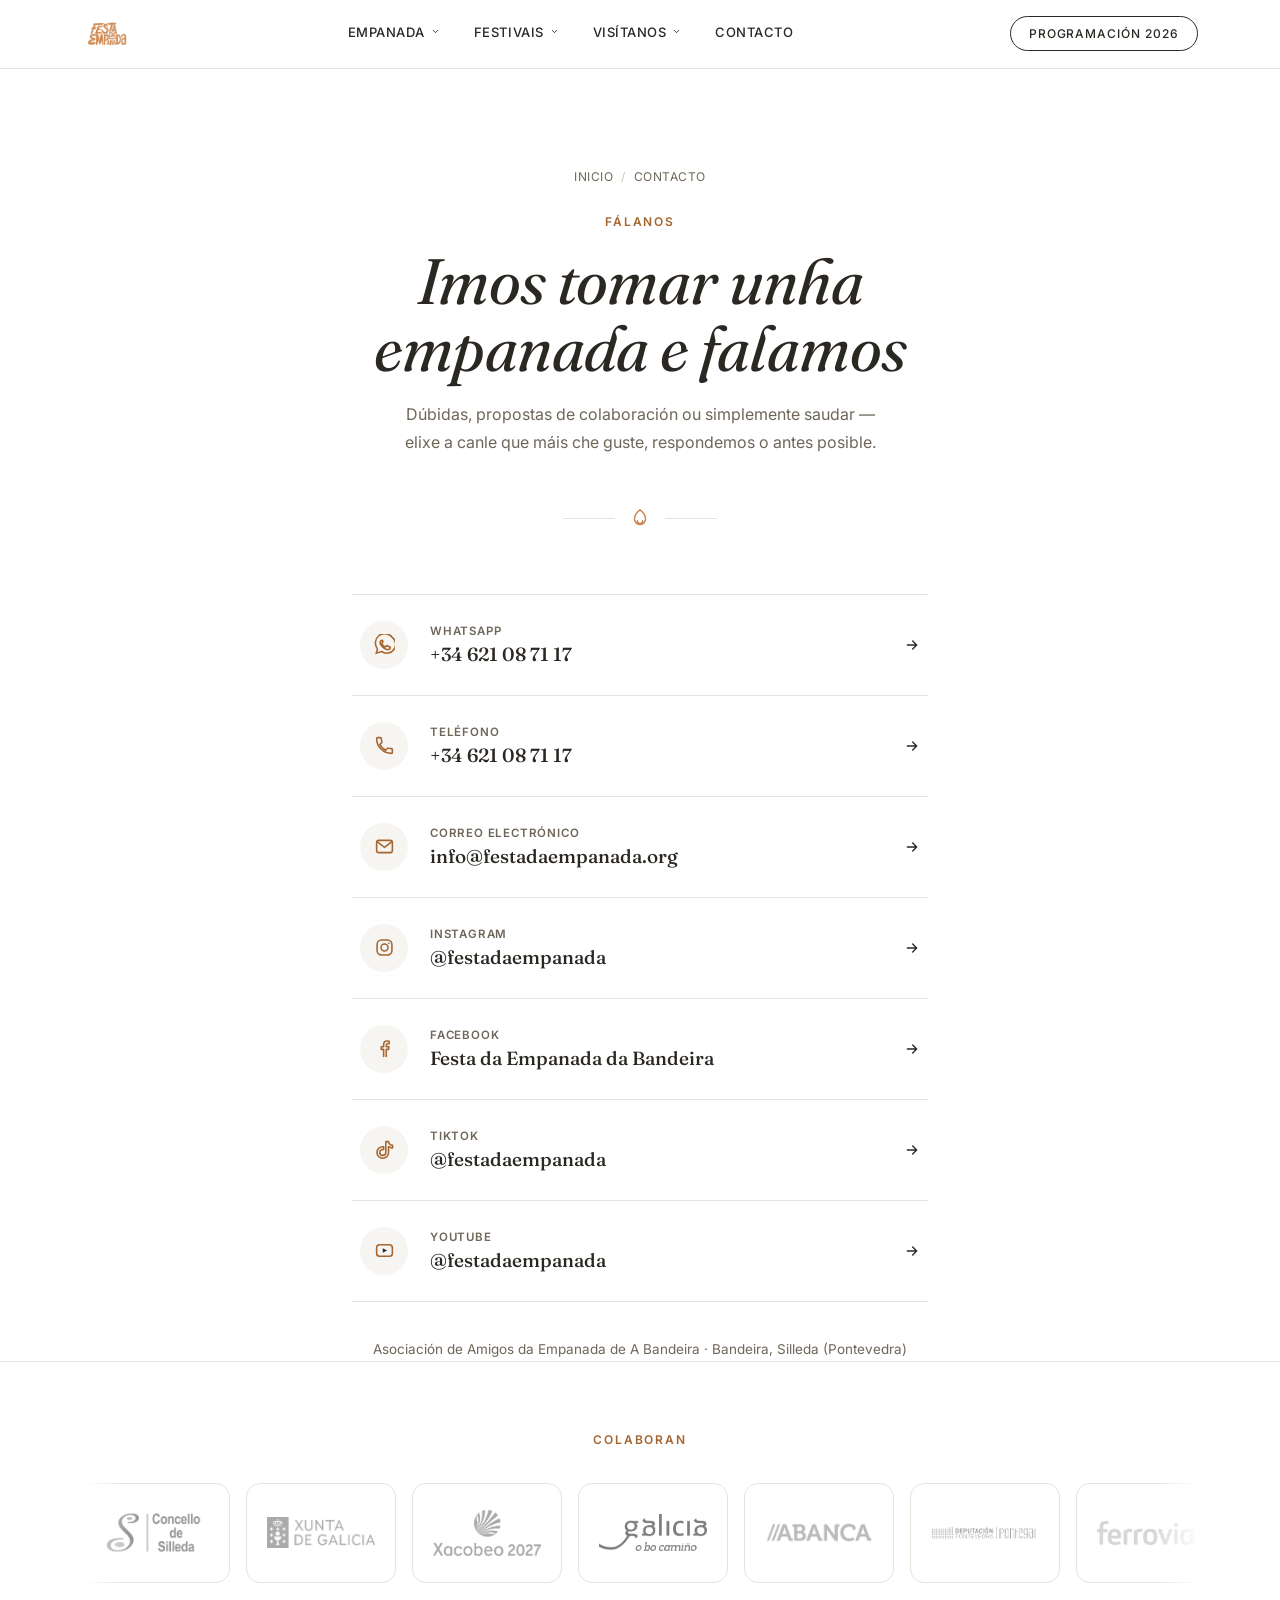
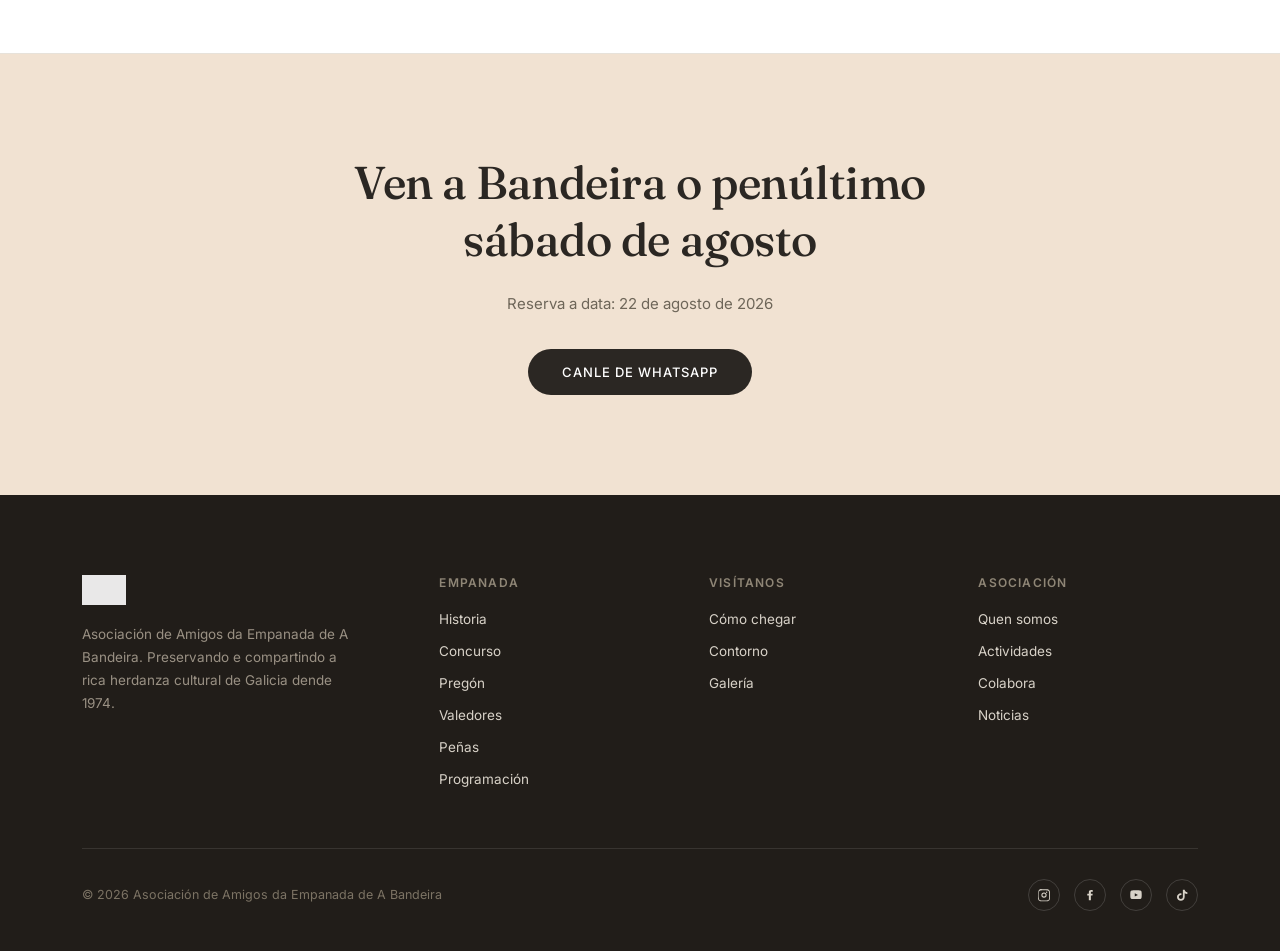
==== commit 6ed6c584: "cambios-importantes" ====
--- a/contacto.html
+++ b/contacto.html
@@ -34,7 +34,7 @@
         </li>
         <li class="has-dropdown">
           <button class="dropdown-toggle" aria-expanded="false" aria-haspopup="true">
-            Empanada Fest
+            Festivais
             <svg viewBox="0 0 24 24"><path d="M6 9l6 6 6-6" stroke="currentColor" stroke-width="2.4" fill="none" stroke-linecap="round" stroke-linejoin="round"/></svg>
           </button>
           <div class="dropdown-menu">
@@ -120,7 +120,7 @@
     <div class="c-icon"><svg viewBox="0 0 24 24" stroke-width="1.8"><path d="M17 14.3c-.3-.2-1.8-.9-2-1-.3-.1-.5-.1-.7.1-.2.3-.8 1-.9 1.2-.2.2-.3.2-.6.1-.3-.2-1.2-.5-2.3-1.5-.9-.8-1.4-1.7-1.6-2-.2-.3 0-.5.1-.6.1-.1.3-.3.4-.5.1-.1.2-.3.3-.5.1-.2 0-.4 0-.5C10.6 9.4 10 8 9.8 7.5c-.2-.5-.4-.4-.6-.4h-.5c-.2 0-.5.1-.7.3-.3.3-1 1-1 2.4s1 2.8 1.2 3c.1.2 2 3.1 4.9 4.3.7.3 1.2.5 1.6.6.7.2 1.3.2 1.8.1.5-.1 1.7-.7 1.9-1.3.2-.6.2-1.2.2-1.3-.1-.1-.3-.2-.6-.4z"/><path d="M20.5 3.5A10 10 0 004 17l-1.4 4.9L8.7 20A10 10 0 1020.5 3.5z"/></svg></div>
     <div class="c-text">
       <div class="c-label">WhatsApp</div>
-      <div class="c-value">+34 600 00 00 00</div>
+      <div class="c-value">+34 621 08 71 17</div>
     </div>
     <svg class="c-arrow" viewBox="0 0 24 24"><path d="M5 12h14M13 6l6 6-6 6" stroke="currentColor" stroke-width="2" fill="none" stroke-linecap="round" stroke-linejoin="round"/></svg>
   </a>
@@ -129,7 +129,7 @@
     <div class="c-icon"><svg viewBox="0 0 24 24" stroke-width="1.8" stroke-linecap="round" stroke-linejoin="round"><path d="M6.6 10.8a15.9 15.9 0 006.6 6.6l2.2-2.2c.3-.3.7-.4 1-.2 1.1.4 2.3.6 3.6.6.6 0 1 .4 1 1V20c0 .6-.4 1-1 1C10.6 21 3 13.4 3 4c0-.6.4-1 1-1h3.4c.6 0 1 .4 1 1 0 1.3.2 2.5.6 3.6.1.4 0 .8-.2 1.1l-2.2 2.1z"/></svg></div>
     <div class="c-text">
       <div class="c-label">Teléfono</div>
-      <div class="c-value">+34 600 00 00 00</div>
+      <div class="c-value">+34 621 08 71 17</div>
     </div>
     <svg class="c-arrow" viewBox="0 0 24 24"><path d="M5 12h14M13 6l6 6-6 6" stroke="currentColor" stroke-width="2" fill="none" stroke-linecap="round" stroke-linejoin="round"/></svg>
   </a>
@@ -256,6 +256,10 @@
       <img src="img/colaboradores/schweppes.png" alt="Schweppes" loading="lazy" decoding="async" onerror="this.style.display='none';this.nextElementSibling.style.display='flex';">
       <span class="sponsor-fallback">Schweppes</span>
     </div>
+    <div class="sponsor-logo">
+      <img src="img/colaboradores/duro-hijos.png" alt="Duro Hijos" loading="lazy" decoding="async" onerror="this.style.display='none';this.nextElementSibling.style.display='flex';">
+      <span class="sponsor-fallback">Duro Hijos</span>
+    </div>
     <div class="sponsor-logo" aria-hidden="true">
       <img src="img/colaboradores/concello-silleda.png" alt="Concello de Silleda" loading="lazy" decoding="async" onerror="this.style.display='none';this.nextElementSibling.style.display='flex';">
       <span class="sponsor-fallback">Concello de Silleda</span>
@@ -323,13 +327,17 @@
     <div class="sponsor-logo" aria-hidden="true">
       <img src="img/colaboradores/schweppes.png" alt="Schweppes" loading="lazy" decoding="async" onerror="this.style.display='none';this.nextElementSibling.style.display='flex';">
       <span class="sponsor-fallback">Schweppes</span>
+    </div>
+    <div class="sponsor-logo" aria-hidden="true">
+      <img src="img/colaboradores/duro-hijos.png" alt="Duro Hijos" loading="lazy" decoding="async" onerror="this.style.display='none';this.nextElementSibling.style.display='flex';">
+      <span class="sponsor-fallback">Duro Hijos</span>
     </div>    </div>
   </div>
 </section>
 <section class="cta-strip">
   <h2>Ven a Bandeira o penúltimo sábado de agosto</h2>
   <p>Reserva a data: 22 de agosto de 2026</p>
-  <a class="btn-solid" href="https://whatsapp.com/channel/0029VaJA0oeHFxOtU5jBBb0Y" target="_blank" rel="noopener">Canle de WhatsApp</a>
+  <a class="btn-solid" href="https://whatsapp.com/channel/0029VbDZt1V8fewsHfTNgw43" target="_blank" rel="noopener">Canle de WhatsApp</a>
 </section>
 <footer id="rodape">
   <div class="wrap">
